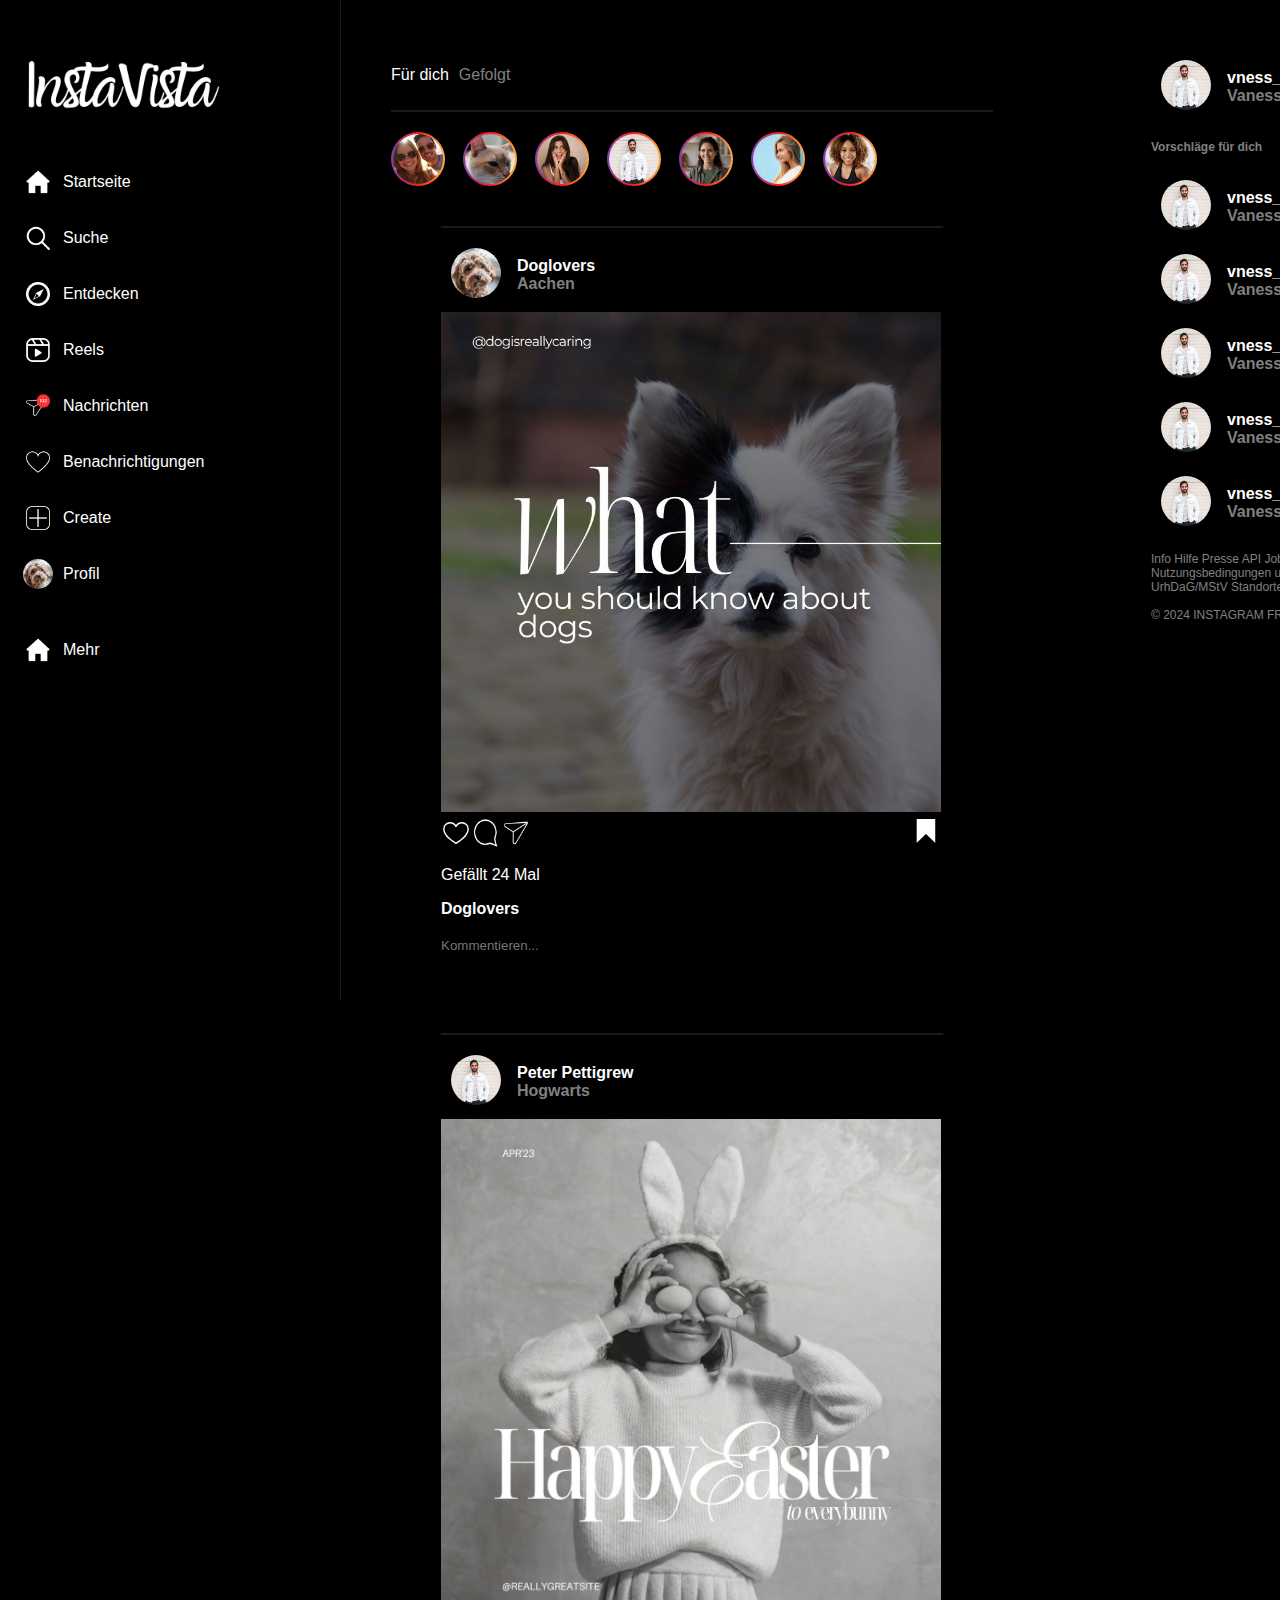
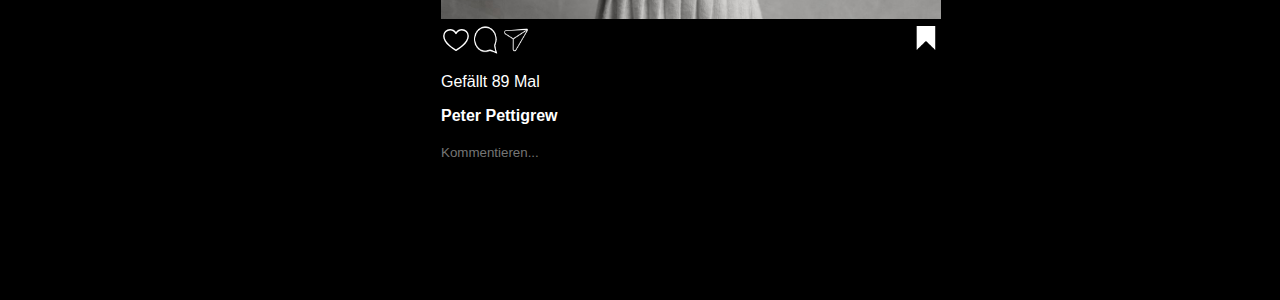
==== instavista.html @ 78ac05f1 "Fixed issues and optimized functions" ====
<!DOCTYPE html>
<html lang="en">
  <head>
    <meta charset="UTF-8" />
    <meta name="viewport" content="width=device-width, initial-scale=1.0" />
    <title>InstaVista</title>
    <link rel="stylesheet" href="./src/style.css" />
    <script src="./src/script.js"></script>
  </head>
  <body onload="show()">
    <div class="wrapper">
      <div class="sidebar">
        <div class="logo">
          <img src="./img/logo-instavista-white.png" alt="Logo of InstaVista" />
        </div>
        <div class="menu-bar">
          <div class="menu">
            <div class="icon-container">
              <img
                class="icon"
                src="./img/icons/homepage.png"
                alt="Icon of Home"
              />
            </div>
            <div class="text">
              <p>Startseite</p>
            </div>
          </div>
          <div class="menu">
            <div class="icon-container">
              <img
                class="icon"
                src="./img/icons/search.png"
                alt="Icon of Search"
              />
            </div>
            <div class="text">
              <p>Suche</p>
            </div>
          </div>
          <div class="menu">
            <div class="icon-container">
              <img
                class="icon"
                src="./img/icons/discover.png"
                alt="Icon of Discover"
              />
            </div>
            <div class="text">
              <p>Entdecken</p>
            </div>
          </div>
          <div class="menu">
            <div class="icon-container">
              <img
                class="icon"
                src="./img/icons/reels.png"
                alt="Icon of Reels"
              />
            </div>
            <div class="text">
              <p>Reels</p>
            </div>
          </div>
          <div class="menu">
            <div class="icon-container">
              <img
                class="icon"
                src="./img/icons/direct-message-notifications.png"
                alt="Icon of Messages"
              />
            </div>
            <div class="text">
              <p>Nachrichten</p>
            </div>
          </div>
          <div class="menu">
            <div class="icon-container">
              <img
                class="icon"
                src="./img/icons/like.png"
                alt="Icon of Notifications"
              />
            </div>
            <div class="text">
              <p>Benachrichtigungen</p>
            </div>
          </div>
          <div class="menu">
            <div class="icon-container">
              <img
                class="icon"
                src="./img/icons/create.png"
                alt="Icon of Create"
              />
            </div>
            <div class="text">
              <p>Create</p>
            </div>
          </div>
          <div class="menu">
            <div class="icon-container">
              <img
                class="icon profile-picture"
                src="./img/profiles/dog.png"
                alt="Picture of Profile"
              />
            </div>
            <div class="text">
              <p>Profil</p>
            </div>
          </div>
        </div>
        <div class="menu">
          <div class="icon-container">
            <img
              class="icon"
              src="./img/icons/homepage.png"
              alt="Icon of Home"
            />
          </div>
          <div class="text">
            <p>Mehr</p>
          </div>
        </div>
      </div>
      <div class="main-content">
        <div class="left-content">
          <div class="content">
            <div class="headline">
              <p>Für dich</p>
              <p class="followed">Gefolgt</p>
            </div>
            <hr class="divider" />
            <!-- STORY PICTURE SECTION  -->
            <div class="stories">
              <div class="profile-imgs">
                <img
                  class="profile-picture story-picture"
                  src="./img/profiles/couple-1.png"
                  alt=""
                />
              </div>
              <div class="profile-imgs">
                <img
                  class="profile-picture story-picture"
                  src="./img/profiles/cat.png"
                  alt=""
                />
              </div>
              <div class="profile-imgs">
                <img
                  class="profile-picture story-picture"
                  src="./img/profiles/girl-1.png"
                  alt=""
                />
              </div>
              <div class="profile-imgs">
                <img
                  class="profile-picture story-picture"
                  src="./img/profiles/man-2.png"
                  alt=""
                />
              </div>
              <div class="profile-imgs">
                <img
                  class="profile-picture story-picture"
                  src="./img/profiles/girl-2.png"
                  alt=""
                />
              </div>
              <div class="profile-imgs">
                <img
                  class="profile-picture story-picture"
                  src="./img/profiles/girl-3.png"
                  alt=""
                />
              </div>
              <div class="profile-imgs">
                <img
                  class="profile-picture story-picture"
                  src="./img/profiles/girl-4.png"
                  alt=""
                />
              </div>
            </div>
            <!-- EMPTY CONTAINER FOR JAVA SCRIPT  -->
            <div class="postings"></div>
          </div>
          <div class="posting-container" id="postings"></div>
        </div>
        <div class="right-content">
          <div class="profile-change"></div>
          <div class="preview"></div>
          <div class="preview-container">
            <div class="profile-img">
              <img
                class="profile-picture story-picture"
                src="./img/profiles/man-2.png"
                alt="Profile Image of "
              />
            </div>
            <div class="username">
              <div class="name">
                <h4>vness_josy</h4>
                <p>Vanessa</p>
              </div>
            </div>
            <div class="follow">
              <p>Wechseln</p>
            </div>
          </div>
          <div class="proposal">
            <h4 class="proposal-text">Vorschläge für dich</h4>
            <h4 class="proposal-view">Alle ansehen</h4>
          </div>
          <!-- PROPOSALS  -->
          <div class="right-section-lower">
            <div class="preview-container">
              <div class="profile-img">
                <img
                  class="profile-picture story-picture"
                  src="./img/profiles/man-2.png"
                  alt="Profile Image of "
                />
              </div>
              <div class="username">
                <div class="name">
                  <h4>vness_josy</h4>
                  <p>Vanessa</p>
                </div>
              </div>
              <div class="follow">
                <p>Folgen</p>
              </div>
            </div>
            <div class="preview-container">
              <div class="profile-img">
                <img
                  class="profile-picture story-picture"
                  src="./img/profiles/man-2.png"
                  alt="Profile Image of "
                />
              </div>
              <div class="username">
                <div class="name">
                  <h4>vness_josy</h4>
                  <p>Vanessa</p>
                </div>
              </div>
              <div class="follow">
                <p>Folgen</p>
              </div>
            </div>
            <div class="preview-container">
              <div class="profile-img">
                <img
                  class="profile-picture story-picture"
                  src="./img/profiles/man-2.png"
                  alt="Profile Image of "
                />
              </div>
              <div class="username">
                <div class="name">
                  <h4>vness_josy</h4>
                  <p>Vanessa</p>
                </div>
              </div>
              <div class="follow">
                <p>Folgen</p>
              </div>
            </div>
            <div class="preview-container">
              <div class="profile-img">
                <img
                  class="profile-picture story-picture"
                  src="./img/profiles/man-2.png"
                  alt="Profile Image of "
                />
              </div>
              <div class="username">
                <div class="name">
                  <h4>vness_josy</h4>
                  <p>Vanessa</p>
                </div>
              </div>
              <div class="follow">
                <p>Folgen</p>
              </div>
            </div>
            <div class="preview-container">
              <div class="profile-img">
                <img
                  class="profile-picture story-picture"
                  src="./img/profiles/man-2.png"
                  alt="Profile Image of "
                />
              </div>
              <div class="username">
                <div class="name">
                  <h4>vness_josy</h4>
                  <p>Vanessa</p>
                </div>
              </div>
              <div class="follow">
                <p>Folgen</p>
              </div>
            </div>
          </div>
          <div class="links">
            <p class="link-stylings">
              Info Hilfe Presse API Jobs Datenrichtlinie Nutzungsbedingungen und
              Impressum UrhDaG/MStV Standorte Sprache Meta Verified
              <br />
              <br />
              © 2024 INSTAGRAM FROM META
            </p>
          </div>
        </div>
      </div>
    </div>
  </body>
</html>
---- src/style.css ----
body {
    margin: 0;
    background-color: black;
    color: white;
    font-family: 'Trebuchet MS', 'Lucida Sans Unicode', 'Lucida Grande', 'Lucida Sans', Arial, sans-serif;
}

.wrapper {
    margin: 0;
    padding: 0;
    display: flex;
    flex-direction: row;
}

.sidebar {
    display: flex;
    flex-direction: column;
    justify-content: left;
    align-items: left;
    padding: 50px 20px;
    height: 100vh;
    border-right: 0.5px solid rgba(255, 255, 255, 0.1);
}

.logo img {
    width: 200px;
}

.menu-bar {
    display: flex;
    flex-direction: column;
    width: 300px;
    padding: 20px 0px;

}

.menu {
    display: flex;
    flex-direction: row;
    align-items: left;
    cursor: pointer;
    border-radius: 10px;
    padding: 3px;
}

.menu:hover {
    background-color: grey;
}

.icon-container {
    display: flex;
    justify-content: center;
    align-items: center;
    padding: 10px 0px;
}

.icon {
    width: 30px;
    margin-right: 10px;
}

.profile-picture {
    border-radius: 30px;
}

.profile-imgs {
    display: flex;
    justify-content: center;
    align-items: center;
    border-radius: 30px;
    padding: 2px;
    margin-right: 10px;
    background: linear-gradient(90deg, rgba(131,58,180,1) 0%, rgba(253,29,29,1) 50%, rgba(252,176,69,1) 100%);
}

.text {
    display: flex;
    justify-content: center;
    align-items: center;
    font-size: 16px;
}

.main-content {
    display: flex;
    flex-direction: row;
    padding: 50px;
    gap: 10em;
    width: 100%;
    justify-content: space-around;
}

.left-content {
    display: flex;
    flex-direction: column;
}

.content {
    display: flex;
    flex-direction: column;
}

.content p {
    padding-right: 10px;
}

.headline {
    display: flex;
    flex-direction: row;
}

.followed {
    color: grey;
}

.divider {
    width: 100%;
    margin: 10px 0px;
    border: 0.5px solid rgba(255, 255, 255, 0.1);
}

.stories {
    display: flex;
    flex-direction: row;
    gap: 0.5em;
    margin: 10px 0px;
}

.story-picture {
    width: 50px !important;
}

.preview-container {
    display: flex;
    flex-direction: row;
    gap: 1em;
    padding: 10px;
}

.username {
    display: flex;
    flex-direction: column;
    justify-content: center;
    align-items: center;
    gap: 0.5em;
}

.name {
    font-weight: bold;
    display: flex;
    flex-direction: column;
    gap: 0;
    margin: 0;
    padding: 0;
}

.name h4 {
    margin: 0;
}

.name p {
    color: grey;
    margin: 0;
}

.follow {
    color: #2095F6;
    display: flex;
    justify-content: center;
    align-items: center;
    margin-left: 30px;
}

.follow p {
    font-size: 14px;
}

.proposal {
    display: flex;
    flex-direction: row;
    gap: 5em;
}

.proposal-text {
    color: grey;
    font-size: 12px;
}

.proposal-view {
    font-size: 12px;
}

.right-section-lower {
    display: flex;
    flex-direction: column;
}

.link-stylings {
    font-size: 12px;
    color: grey;
    max-width: 300px;
}

.posting-picture img {
    width: 500px;
}

.posting-container {
    padding: 20px 50px;
}

.posting-bar {
    display: flex;
    flex-direction: row;
    justify-content: space-between;
}

.interactive-icons-container {
    display: flex;
    flex-direction: row;
    justify-content: left;
}

.interactive-icons {
    width: 30px !important;

}

.input-field {
    margin: 20px 0px;
    padding: 0;
    background-color: black;
    color: white; 
    border: none;
    outline: none;
}

.d-none {
    display: none;
}

.comment-section {
    margin-bottom: 50px;
}

.like-button {
    cursor: pointer;
}

.like-text {
    margin: 10px 0px;
}

.comments {
    display: flex;
    flex-direction: column;
    
}

.comments p {
    margin: 2px 0;
}
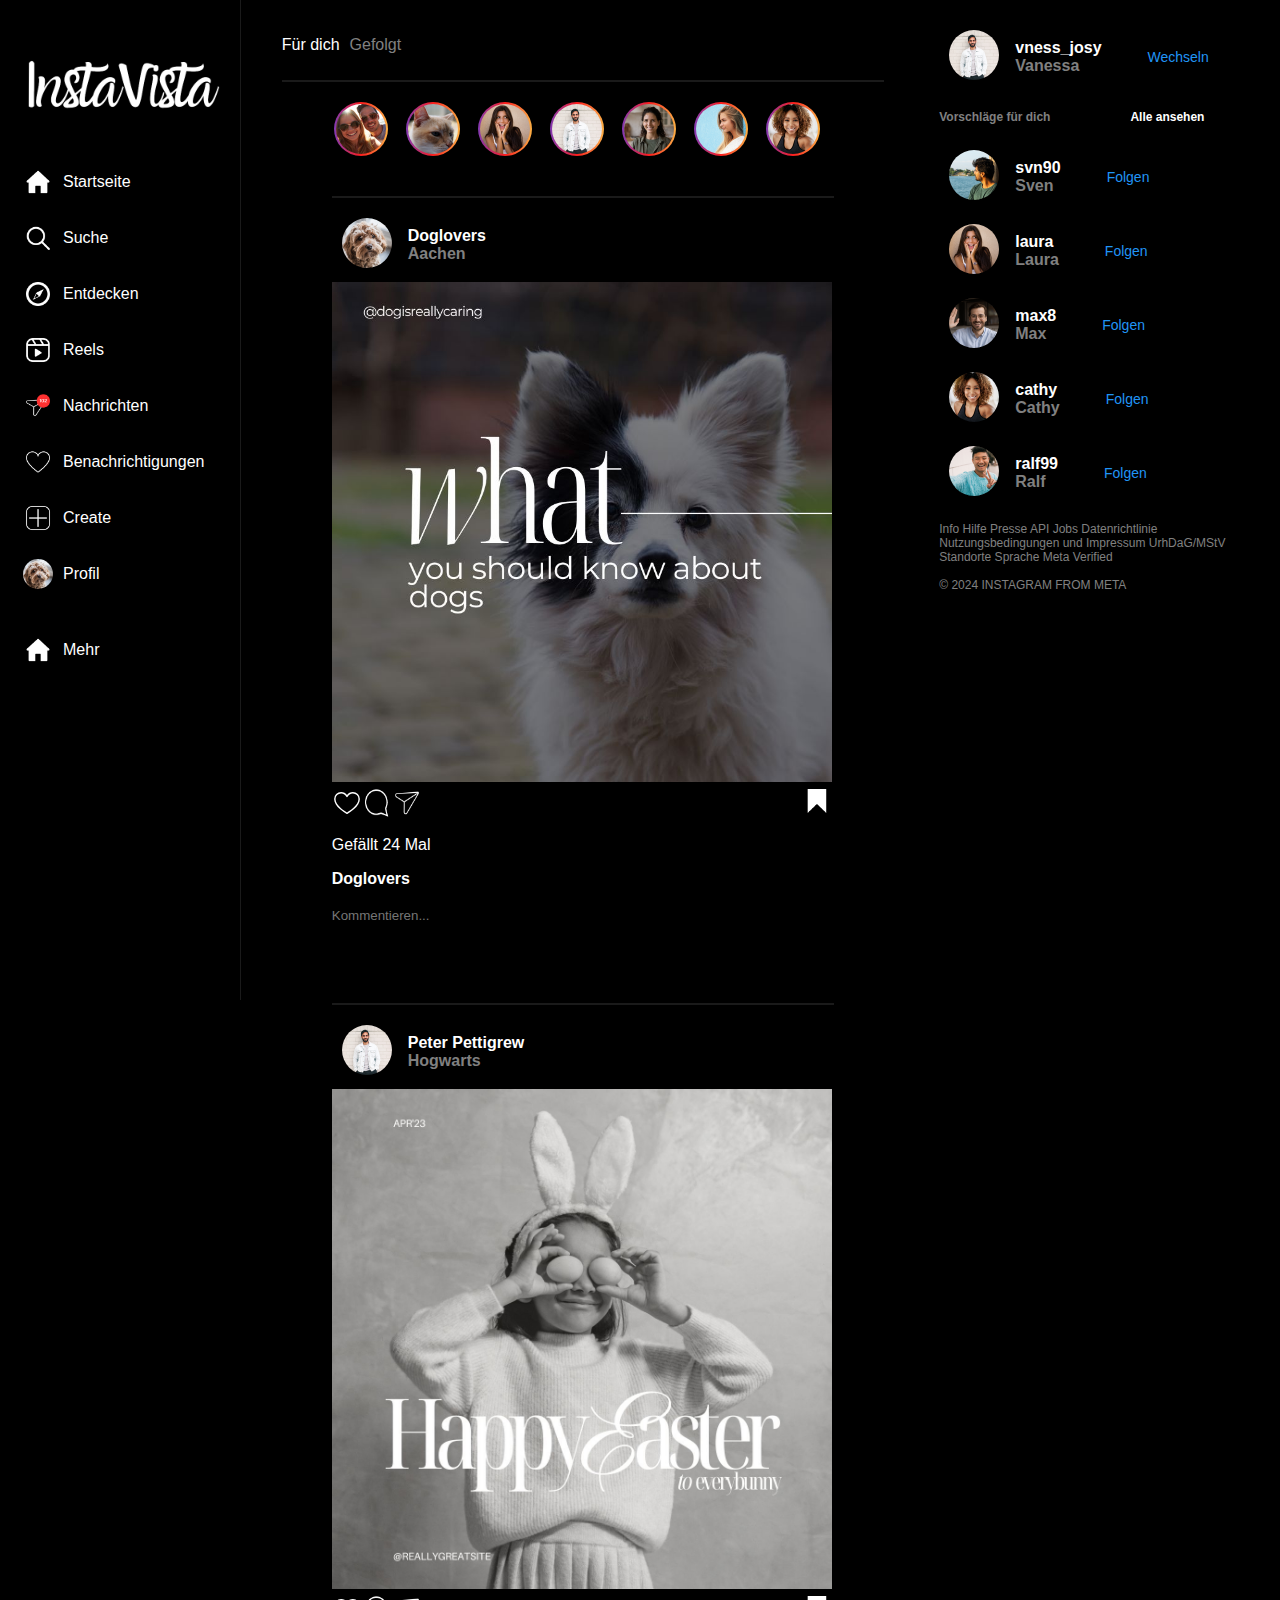
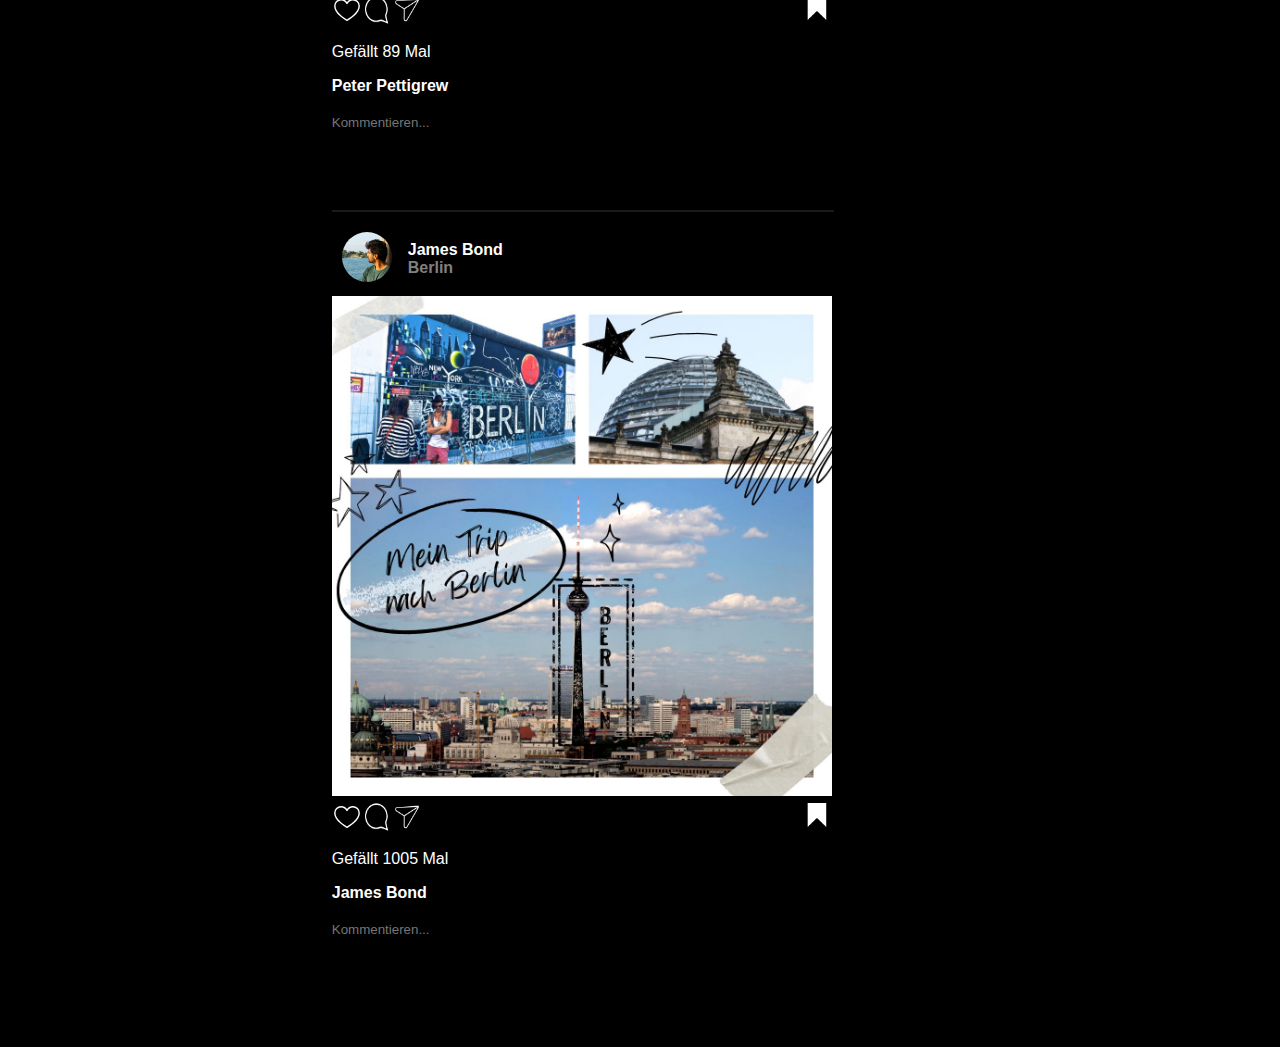
==== commit fee4c8de: "Added media queries" ====
--- a/instavista.html
+++ b/instavista.html
@@ -126,6 +126,16 @@
       </div>
       <div class="main-content">
         <div class="left-content">
+          <div class="mobile-sidebar">
+            <img class="logo-mobile" src="./img/logo-instavista-white.png" />
+            <div class="mobile-icons">
+              <div class="home">
+                <a href="instavista.html"
+                  ><img class="home-icon" src="./img/icons/homepage.png"
+                /></a>
+              </div>
+            </div>
+          </div>
           <div class="content">
             <div class="headline">
               <p>Für dich</p>
@@ -220,86 +230,86 @@
               <div class="profile-img">
                 <img
                   class="profile-picture story-picture"
-                  src="./img/profiles/man-2.png"
-                  alt="Profile Image of "
-                />
-              </div>
-              <div class="username">
-                <div class="name">
-                  <h4>vness_josy</h4>
-                  <p>Vanessa</p>
-                </div>
-              </div>
-              <div class="follow">
-                <p>Folgen</p>
-              </div>
-            </div>
-            <div class="preview-container">
-              <div class="profile-img">
-                <img
-                  class="profile-picture story-picture"
-                  src="./img/profiles/man-2.png"
-                  alt="Profile Image of "
-                />
-              </div>
-              <div class="username">
-                <div class="name">
-                  <h4>vness_josy</h4>
-                  <p>Vanessa</p>
-                </div>
-              </div>
-              <div class="follow">
-                <p>Folgen</p>
-              </div>
-            </div>
-            <div class="preview-container">
-              <div class="profile-img">
-                <img
-                  class="profile-picture story-picture"
-                  src="./img/profiles/man-2.png"
-                  alt="Profile Image of "
-                />
-              </div>
-              <div class="username">
-                <div class="name">
-                  <h4>vness_josy</h4>
-                  <p>Vanessa</p>
-                </div>
-              </div>
-              <div class="follow">
-                <p>Folgen</p>
-              </div>
-            </div>
-            <div class="preview-container">
-              <div class="profile-img">
-                <img
-                  class="profile-picture story-picture"
-                  src="./img/profiles/man-2.png"
-                  alt="Profile Image of "
-                />
-              </div>
-              <div class="username">
-                <div class="name">
-                  <h4>vness_josy</h4>
-                  <p>Vanessa</p>
-                </div>
-              </div>
-              <div class="follow">
-                <p>Folgen</p>
-              </div>
-            </div>
-            <div class="preview-container">
-              <div class="profile-img">
-                <img
-                  class="profile-picture story-picture"
-                  src="./img/profiles/man-2.png"
-                  alt="Profile Image of "
-                />
-              </div>
-              <div class="username">
-                <div class="name">
-                  <h4>vness_josy</h4>
-                  <p>Vanessa</p>
+                  src="./img/profiles/man-3.png"
+                  alt="Profile Image of "
+                />
+              </div>
+              <div class="username">
+                <div class="name">
+                  <h4>svn90</h4>
+                  <p>Sven</p>
+                </div>
+              </div>
+              <div class="follow">
+                <p>Folgen</p>
+              </div>
+            </div>
+            <div class="preview-container">
+              <div class="profile-img">
+                <img
+                  class="profile-picture story-picture"
+                  src="./img/profiles/girl-1.png"
+                  alt="Profile Image of "
+                />
+              </div>
+              <div class="username">
+                <div class="name">
+                  <h4>laura</h4>
+                  <p>Laura</p>
+                </div>
+              </div>
+              <div class="follow">
+                <p>Folgen</p>
+              </div>
+            </div>
+            <div class="preview-container">
+              <div class="profile-img">
+                <img
+                  class="profile-picture story-picture"
+                  src="./img/profiles/man-4.png"
+                  alt="Profile Image of "
+                />
+              </div>
+              <div class="username">
+                <div class="name">
+                  <h4>max8</h4>
+                  <p>Max</p>
+                </div>
+              </div>
+              <div class="follow">
+                <p>Folgen</p>
+              </div>
+            </div>
+            <div class="preview-container">
+              <div class="profile-img">
+                <img
+                  class="profile-picture story-picture"
+                  src="./img/profiles/girl-4.png"
+                  alt="Profile Image of "
+                />
+              </div>
+              <div class="username">
+                <div class="name">
+                  <h4>cathy</h4>
+                  <p>Cathy</p>
+                </div>
+              </div>
+              <div class="follow">
+                <p>Folgen</p>
+              </div>
+            </div>
+            <div class="preview-container">
+              <div class="profile-img">
+                <img
+                  class="profile-picture story-picture"
+                  src="./img/profiles/man-1.png"
+                  alt="Profile Image of "
+                />
+              </div>
+              <div class="username">
+                <div class="name">
+                  <h4>ralf99</h4>
+                  <p>Ralf</p>
                 </div>
               </div>
               <div class="follow">
--- a/src/style.css
+++ b/src/style.css
@@ -84,7 +84,7 @@
     display: flex;
     flex-direction: row;
     padding: 50px;
-    gap: 10em;
+    gap: 3em;
     width: 100%;
     justify-content: space-around;
 }
@@ -121,6 +121,8 @@
 .stories {
     display: flex;
     flex-direction: row;
+    justify-content: center;
+    align-items: center;
     gap: 0.5em;
     margin: 10px 0px;
 }
@@ -258,4 +260,75 @@
 
 .comments p {
     margin: 2px 0;
-}+}
+
+.mobile-sidebar {
+    display: none;
+    flex-direction: row;
+    justify-content: space-between;
+    align-items: center;
+    max-height: 100px;
+}
+
+.logo-mobile {
+    width: 100px;
+}
+
+.mobile-icons {
+    display: flex;
+    flex-direction: row;
+}
+
+.home img {
+    width: 50px;
+}   
+
+.home-icon {
+    cursor: pointer;
+}
+
+
+
+
+
+
+
+@media screen and (max-width: 1300px) {
+
+    .main-content {
+        padding: 20px;
+        gap: 1em;
+    }
+
+    .menu-bar {
+        width: 150px;
+    }
+    
+}
+
+
+@media screen and (max-width: 1150px) {
+
+    p {
+        font-size: 14px;
+    }
+
+    h4 {
+        font-size: 15px;
+    }
+    
+    .right-content {
+        display: none;
+    }
+}
+
+@media screen and (max-width: 850px) {
+    
+    .sidebar {
+        display: none;
+    }
+
+    .mobile-sidebar {
+        display: flex;
+    }
+}
